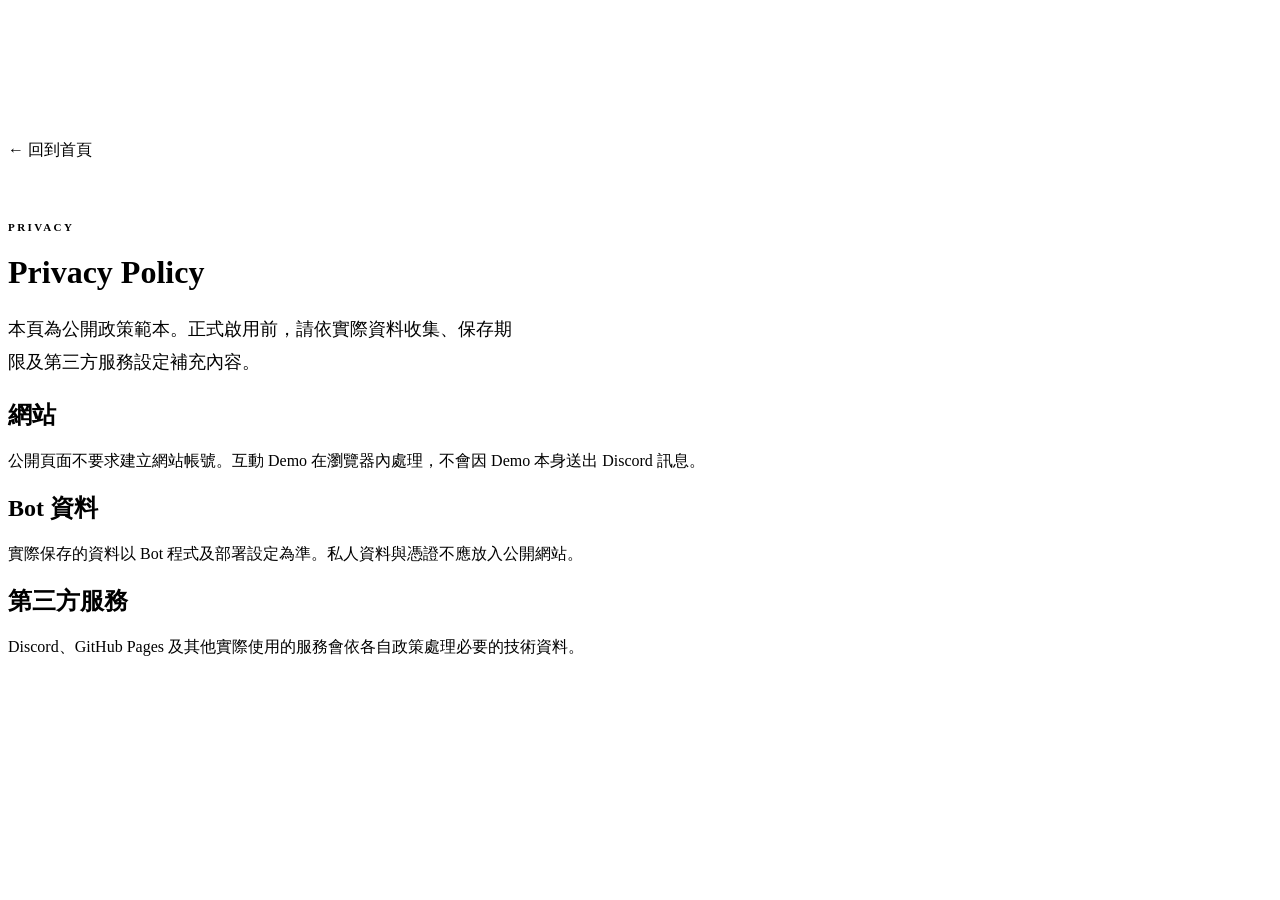
==== privacy.html @ 5a48b76c "docs: add privacy policy page" ====
<!doctype html><html lang="zh-Hant"><head><meta charset="utf-8"><meta name="viewport" content="width=device-width,initial-scale=1"><link rel="stylesheet" href="./styles.css"><title>Privacy — Discord Bot</title></head><body><main class="section"><div class="container narrow"><a class="btn btn-secondary" href="./index.html#home">← 回到首頁</a><span class="eyebrow" style="display:block;margin-top:60px">PRIVACY</span><h1>Privacy Policy</h1><p class="about-copy">本頁為公開政策範本。正式啟用前，請依實際資料收集、保存期限及第三方服務設定補充內容。</p><h2>網站</h2><p>公開頁面不要求建立網站帳號。互動 Demo 在瀏覽器內處理，不會因 Demo 本身送出 Discord 訊息。</p><h2>Bot 資料</h2><p>實際保存的資料以 Bot 程式及部署設定為準。私人資料與憑證不應放入公開網站。</p><h2>第三方服務</h2><p>Discord、GitHub Pages 及其他實際使用的服務會依各自政策處理必要的技術資料。</p></div></main></body></html>
---- styles.css ----
@import url("./styles-a.css");
@import url("./styles-b.css");
@import url("./styles-c.css");
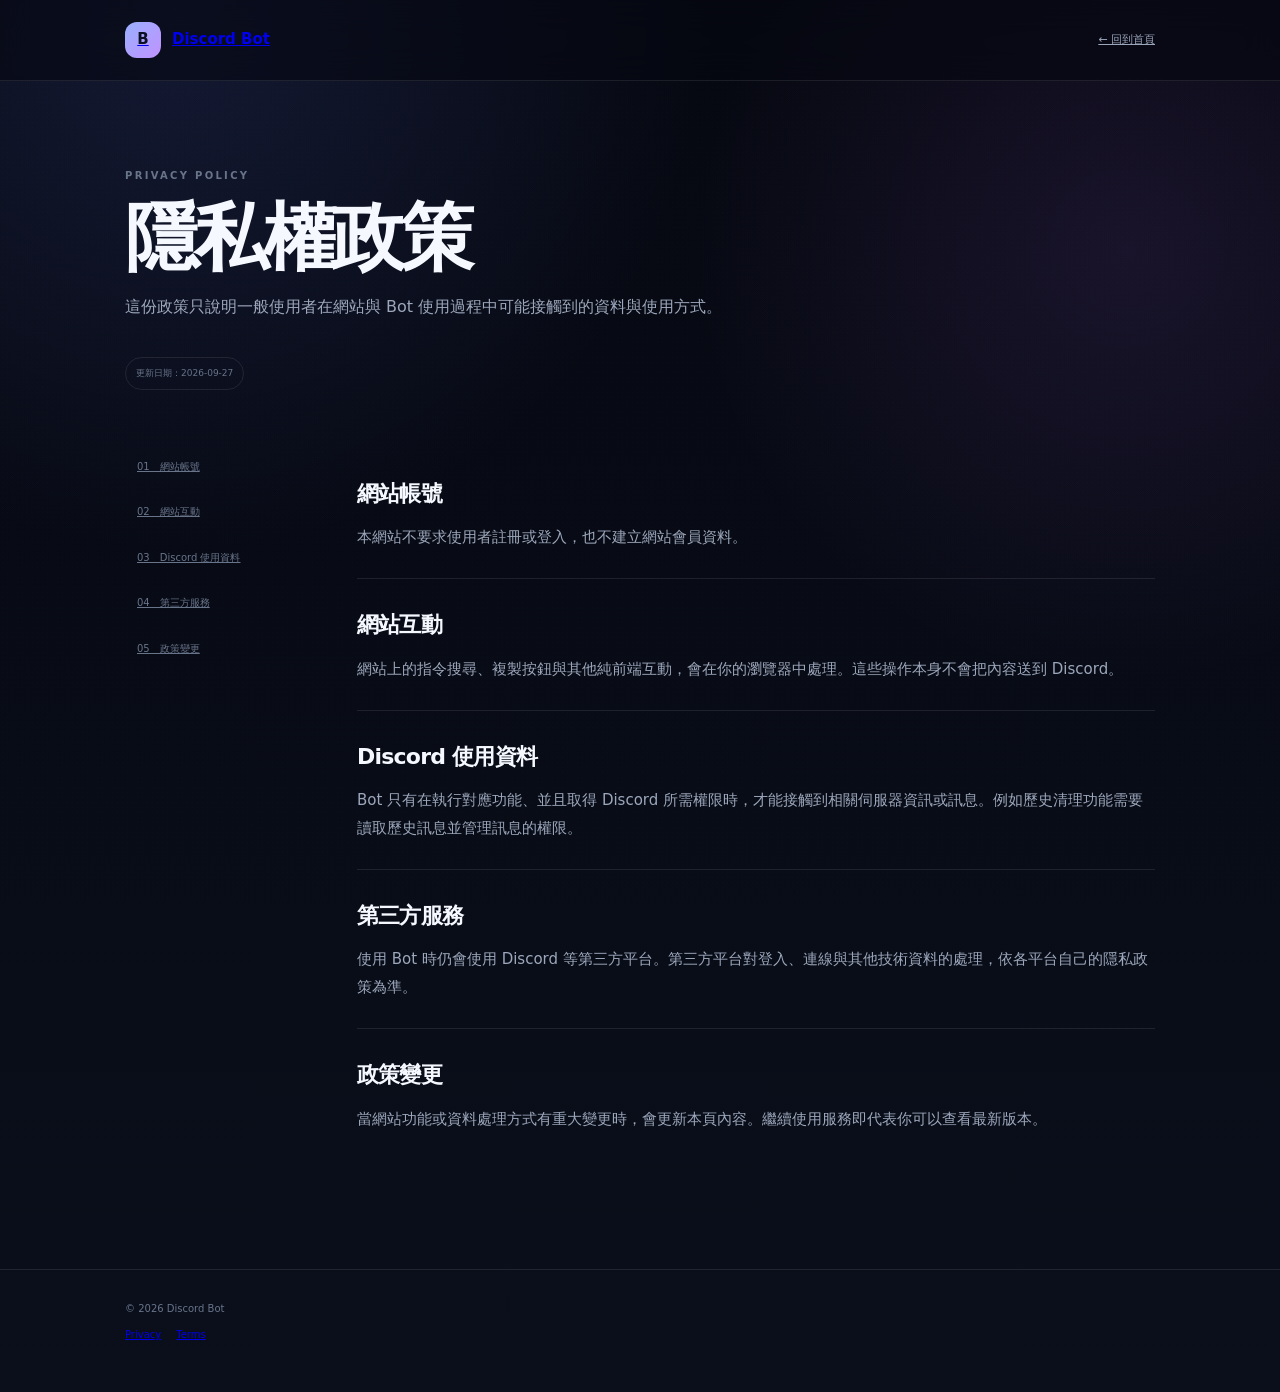
==== commit 832a2bf7: "feat: redesign privacy policy for site visitors" ====
--- a/privacy.html
+++ b/privacy.html
@@ -1 +1,10 @@
-<!doctype html><html lang="zh-Hant"><head><meta charset="utf-8"><meta name="viewport" content="width=device-width,initial-scale=1"><link rel="stylesheet" href="./styles.css"><title>Privacy — Discord Bot</title></head><body><main class="section"><div class="container narrow"><a class="btn btn-secondary" href="./index.html#home">← 回到首頁</a><span class="eyebrow" style="display:block;margin-top:60px">PRIVACY</span><h1>Privacy Policy</h1><p class="about-copy">本頁為公開政策範本。正式啟用前，請依實際資料收集、保存期限及第三方服務設定補充內容。</p><h2>網站</h2><p>公開頁面不要求建立網站帳號。互動 Demo 在瀏覽器內處理，不會因 Demo 本身送出 Discord 訊息。</p><h2>Bot 資料</h2><p>實際保存的資料以 Bot 程式及部署設定為準。私人資料與憑證不應放入公開網站。</p><h2>第三方服務</h2><p>Discord、GitHub Pages 及其他實際使用的服務會依各自政策處理必要的技術資料。</p></div></main></body></html>+<!doctype html><html lang="zh-Hant"><head><meta charset="utf-8"><meta name="viewport" content="width=device-width,initial-scale=1"><link rel="icon" href="./favicon.svg" type="image/svg+xml"><title>隱私權政策 — Discord Bot</title><style>
+:root{--bg:#060811;--text:#f6f8ff;--muted:#9ca7bb;--subtle:#68748a;--line:rgba(255,255,255,.09);--accent:#9aafff;--accent2:#c092ff;--surface:rgba(16,22,36,.72)}
+*{box-sizing:border-box}html{scroll-behavior:smooth}body{margin:0;min-height:100vh;color:var(--text);font:500 15px/1.85 Inter,ui-sans-serif,system-ui,-apple-system,BlinkMacSystemFont,"Segoe UI","Noto Sans TC",sans-serif;background:radial-gradient(circle at 14% 2%,rgba(101,128,255,.14),transparent 30%),radial-gradient(circle at 88% 18%,rgba(190,110,255,.1),transparent 27%),linear-gradient(180deg,var(--bg),#0a0f1b)}body:before{content:"";position:fixed;inset:0;pointer-events:none;opacity:.025;background-image:radial-gradient(rgba(255,255,255,.65) .6px,transparent .6px);background-size:5px 5px}.container{width:min(1030px,calc(100% - 32px));margin:auto}.legal-header{padding:22px 0;border-bottom:1px solid var(--line);background:rgba(6,8,17,.6);backdrop-filter:blur(18px);position:sticky;top:0;z-index:10}.top{display:flex;align-items:center;justify-content:space-between;gap:14px}.brand{display:flex;align-items:center;gap:11px;font-weight:850}.mark{width:36px;height:36px;border-radius:12px;display:grid;place-items:center;background:linear-gradient(135deg,var(--accent),var(--accent2));color:#0b1123}.back{color:var(--muted);font-size:11px}.back:hover{color:#fff}.legal-main{padding:86px 0 110px}.eyebrow{color:var(--subtle);font-size:10px;letter-spacing:.23em;font-weight:900}.legal-title{font-size:clamp(46px,7vw,74px);line-height:1;letter-spacing:-.07em;margin:14px 0 18px}.intro{max-width:740px;color:var(--muted);font-size:16px}.updated{display:inline-flex;padding:7px 10px;border:1px solid var(--line);border-radius:999px;color:var(--subtle);font-size:9px;margin-top:20px}.legal-layout{display:grid;grid-template-columns:190px 1fr;gap:42px;margin-top:58px}.toc{position:sticky;top:108px;height:max-content;display:grid;gap:7px}.toc a{padding:9px 11px;border:1px solid transparent;border-radius:11px;color:var(--subtle);font-size:10px}.toc a:hover{color:var(--text);border-color:var(--line);background:rgba(255,255,255,.03)}.block{padding:26px 0;border-top:1px solid var(--line)}.block:first-child{border-top:0}.block h2{margin:0 0 10px;font-size:22px;letter-spacing:-.035em}.block p{margin:0;color:var(--muted)}.note{margin-top:16px;padding:15px 17px;border:1px solid var(--line);border-radius:15px;background:rgba(255,255,255,.025);color:var(--muted);font-size:11px}.legal-footer{padding:30px 0 48px;border-top:1px solid var(--line);color:var(--subtle);font-size:10px}.footer-links{display:flex;gap:15px;margin-top:7px}.footer-links a:hover{color:var(--text)}@media(max-width:760px){.legal-main{padding:58px 0 80px}.legal-layout{grid-template-columns:1fr;gap:25px}.toc{position:static;display:flex;overflow:auto}.toc a{white-space:nowrap}.legal-title{font-size:49px}}
+</style></head><body>
+<header class="legal-header"><div class="container top"><a class="brand" href="./index.html#home"><span class="mark">B</span><span>Discord Bot</span></a><a class="back" href="./index.html#home">← 回到首頁</a></div></header>
+<main class="legal-main"><div class="container">
+<div class="eyebrow">PRIVACY POLICY</div><h1 class="legal-title">隱私權政策</h1><p class="intro">這份政策只說明一般使用者在網站與 Bot 使用過程中可能接觸到的資料與使用方式。</p><span class="updated">更新日期：2026-09-27</span>
+<div class="legal-layout"><nav class="toc"><a href="#s1">01　網站帳號</a><a href="#s2">02　網站互動</a><a href="#s3">03　Discord 使用資料</a><a href="#s4">04　第三方服務</a><a href="#s5">05　政策變更</a></nav><div><section class="block" id="s1"><h2>網站帳號</h2><p>本網站不要求使用者註冊或登入，也不建立網站會員資料。</p></section><section class="block" id="s2"><h2>網站互動</h2><p>網站上的指令搜尋、複製按鈕與其他純前端互動，會在你的瀏覽器中處理。這些操作本身不會把內容送到 Discord。</p></section><section class="block" id="s3"><h2>Discord 使用資料</h2><p>Bot 只有在執行對應功能、並且取得 Discord 所需權限時，才能接觸到相關伺服器資訊或訊息。例如歷史清理功能需要讀取歷史訊息並管理訊息的權限。</p></section><section class="block" id="s4"><h2>第三方服務</h2><p>使用 Bot 時仍會使用 Discord 等第三方平台。第三方平台對登入、連線與其他技術資料的處理，依各平台自己的隱私政策為準。</p></section><section class="block" id="s5"><h2>政策變更</h2><p>當網站功能或資料處理方式有重大變更時，會更新本頁內容。繼續使用服務即代表你可以查看最新版本。</p></section></div></div>
+</div></main><footer class="legal-footer"><div class="container">© 2026 Discord Bot<div class="footer-links"><a href="./privacy.html">Privacy</a><a href="./terms.html">Terms</a></div></div></footer>
+</body></html>
